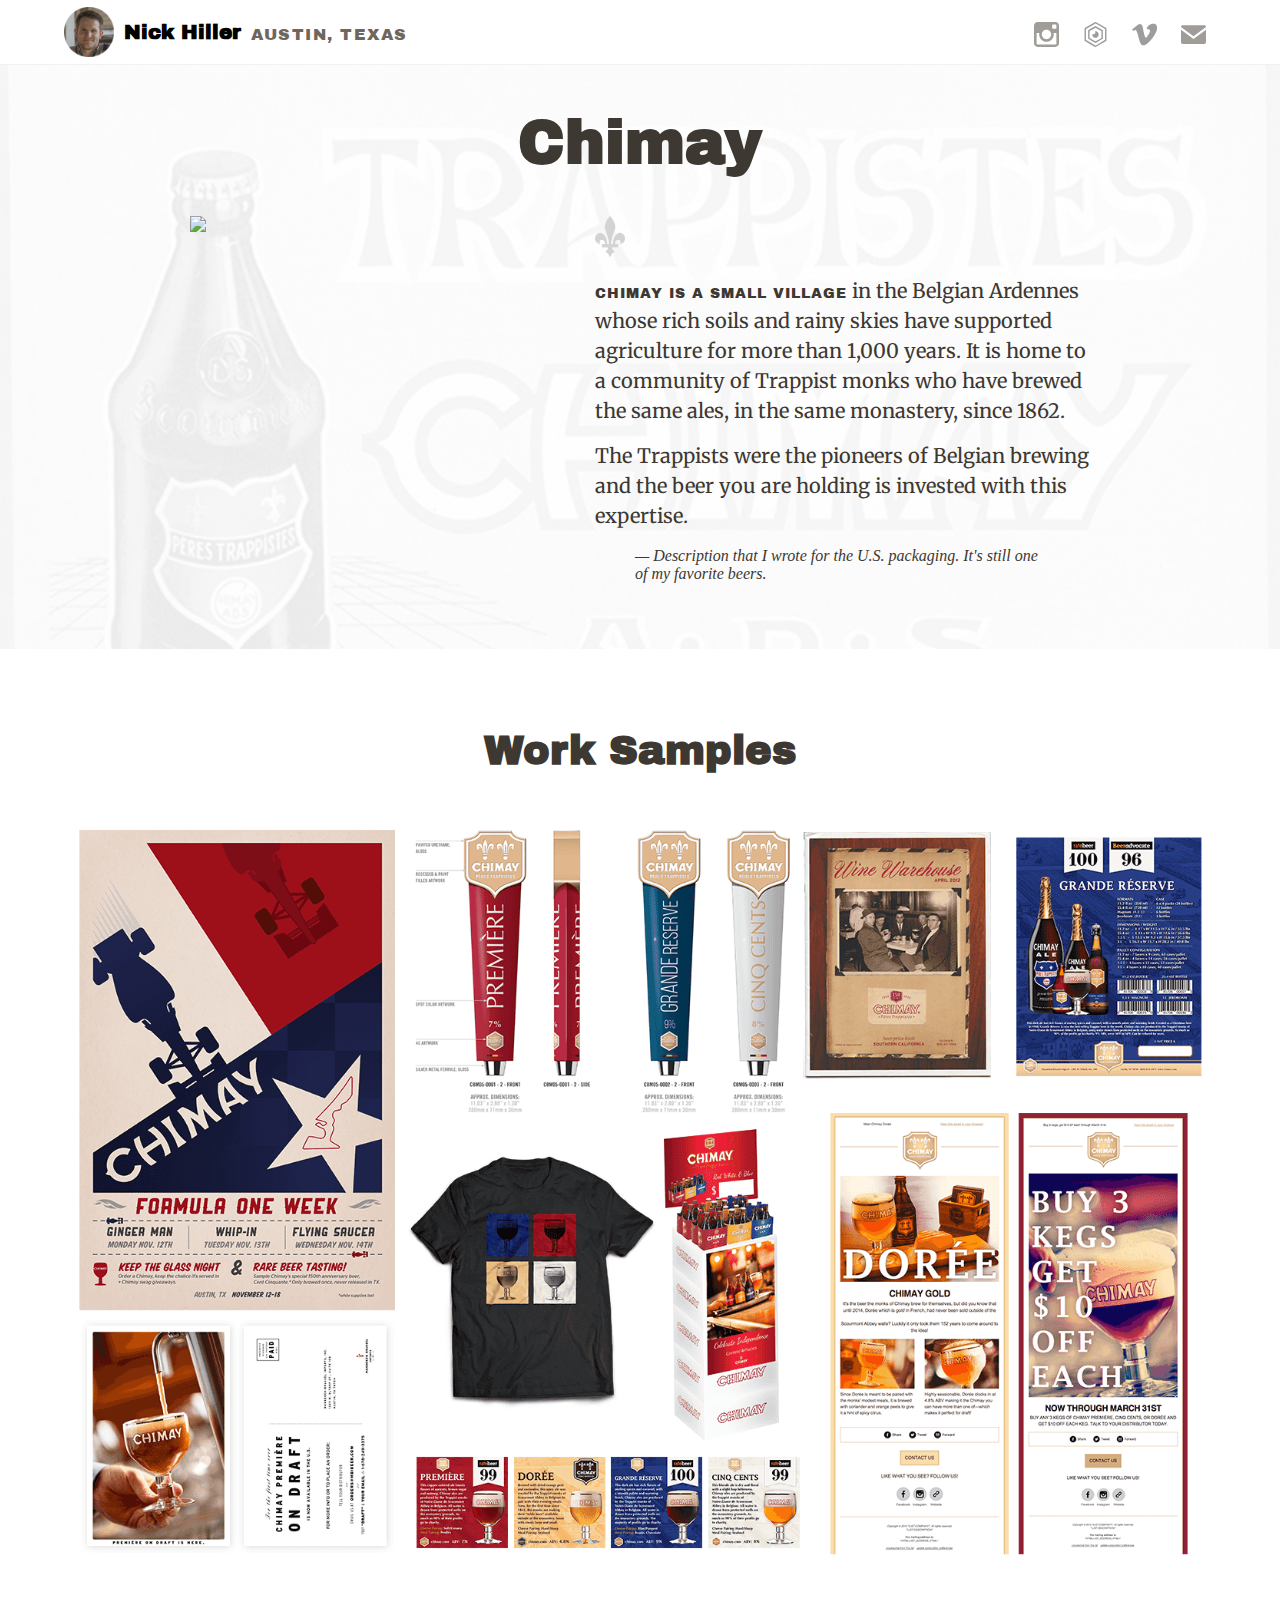
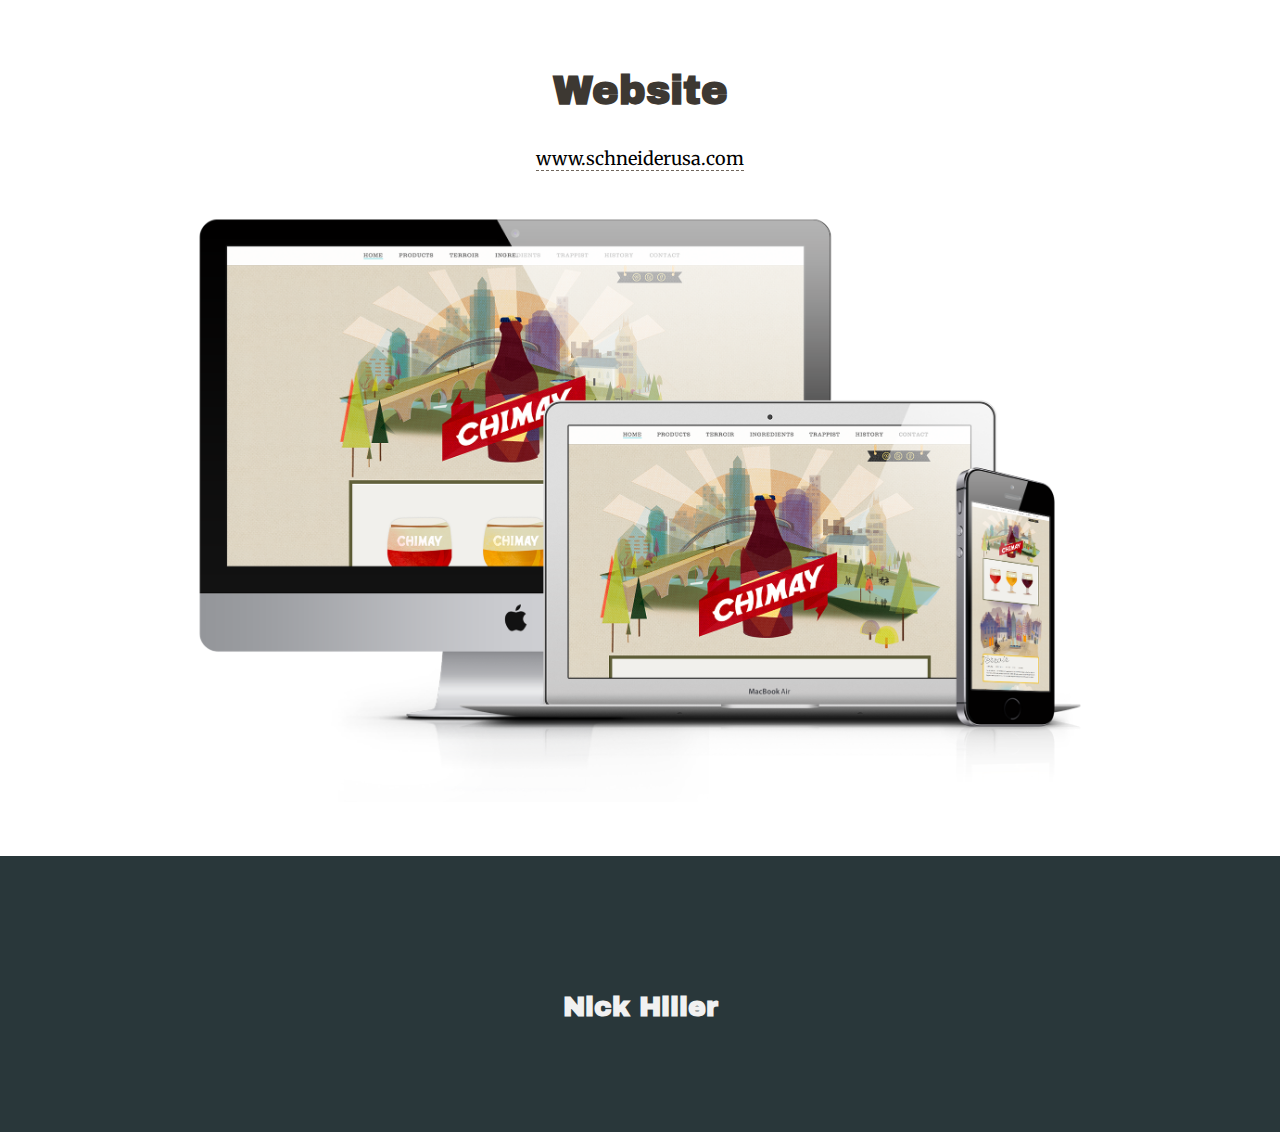
==== chimay/index.html @ 23b24e14 "bottleheight" ====
<!DOCTYPE html>
<!--[if lt IE 7]>      <html class="no-js lt-ie10 lt-ie9 lt-ie8 lt-ie7"> <![endif]-->
<!--[if IE 7]>         <html class="no-js lt-ie10 lt-ie9 lt-ie8"> <![endif]-->
<!--[if IE 8]>         <html class="no-js lt-ie10 lt-ie9"> <![endif]-->
<!--[if IE 9]>         <html class="no-js lt-ie10"> <![endif]-->
<!--[if gt IE 9]><!--> <html class="no-js"> <!--<![endif]-->

<head>
    <meta charset="utf-8">
    <title>Nick Hiller</title>
    <meta name="description" content="" />
    <meta name="keywords" content="" />
    <meta name="viewport" content="width=device-width, initial-scale=1.0" />
    <link href='https://fonts.googleapis.com/css?family=Archivo+Black|Merriweather:400,400italic' rel='stylesheet' type='text/css'>
    <link rel="shortcut icon" type="image/ico" href="../a/img/favicon.ico" />

    <link rel="stylesheet" type="text/css" href="../a/css/style.css">
</head>
<body class="">

<header class="page-header collapsed">
    <div class="wrapper">
        <img src="../a/img/nick-photo.png" class="nick-photo">
        <h1><a href="http://www.nickhiller.com">Nick Hiller</a></h1>
        <p><span>Austin, Texas</span></p>
        <div class="social-links">
            <a href="https://instagram.com/jnickhiller"><img src="../a/img/instagram.svg" class="social"></a>
            <a href="https://nickhiller.exposure.co"><img src="../a/img/exposure.svg" class="social"></a>
            <a href="https://vimeo.com/nickhiller"><img src="../a/img/vimeo.svg" class="social"></a>
            <a href="mailto:jnickhiller@gmail.com"><img src="../a/img/mail.svg" class="social"></a>
        </div>
    </div>
</header>

<div class="work-intro chimay-intro">
    <div class="wrapper mid-wrapper">
        <h1>Chimay</h1>
        <div class="flex-container-small">
            <div class="flex-item-bottle short-bottle">
                <img src="../a/img/chimaybottleglass.png">
            </div>
            <div class="flex-item-intro">
                <img src="../a/img/fleur.png">
                <p>
                    <span class="start">Chimay is a small village</span> in the Belgian Ardennes whose rich soils and rainy skies have supported agriculture for more than 1,000 years. It is home to a community of Trappist monks who have brewed the same ales, in the same monastery, since 1862.
                </p>
                <p>
                    The Trappists were the pioneers of Belgian brewing and the beer you are holding is invested with this expertise.
                </p>
                <p>
                    <blockquote><i>— Description that I wrote for the U.S. packaging. It's still one of my favorite beers.</i></blockquote>
                </p>
            </div>
        </div>
    </div><!--end wrapper-->
</div>
<section>
    <div class="wrapper">
        <h2>Work Samples</h2>
        <img src="../a/img/chimay-work.png">
    </div><!--end wrapper-->
    <div class="wrapper sm-wrapper">
        <p>
        </p>
    </div><!--end wrapper-->
    <div class="wrapper mid-wrapper">
        <h2>Website</h2>
        <p class="centered">
            <a href="http://schneiderusa.com/home/">www.schneiderusa.com</a>
        </p>
        <img src="../a/img/chimay-site.png">
        </br>
    </div>

</section>


<footer>
<div class="wrapper">
    <h4>Nick Hiller</h4>

</wrapper>
</footer>


<script src="https://ajax.googleapis.com/ajax/libs/jquery/1.11.2/jquery.min.js"></script>
<script src="../a/js/jquery.fitvids.js"></script>
<script>
  $(document).ready(function(){
    // Target your .container, .wrapper, .post, etc.
    $("#video").fitVids();
  });
</script>
<!--<script src="../a/js/script.js"></script>-->
</body>

</html>
---- a/css/style.css ----
/*------------------------------------*\
    $Imports
\*------------------------------------*/
html {
  box-sizing: border-box; }

*, *:before, *:after {
  box-sizing: inherit; }

body {
  margin: 0;
  background: #ffffff; }
  body.bumped {
    margin-top: 230px; }
  body.home {
    background: #f1f1f1; }

img {
  max-width: 100%; }

a {
  color: #000000;
  text-decoration: none;
  border-bottom: 1px dashed #6f665c; }
  a img, a img:hover {
    border-bottom: 0px; }
  a:hover {
    border-bottom: 1px solid #6f665c;
    color: #474089; }

body {
  color: #3d3832; }

h1, h2, h3, h4, h5, h6 {
  font-family: 'Archivo Black', sans-serif; }

h1 {
  font-size: 35px;
  text-align: center; }

h2 {
  font-size: 40px;
  text-align: center; }

@media only screen and (min-width: 650px) {
  h1 {
    font-size: 60px; }

  h2 {
    margin-top: 80px; } }
p {
  font-family: 'Merriweather', serif;
  line-height: 1.5;
  font-size: 15px;
  margin: 7px 0; }
  p.caption {
    font-style: italic;
    font-size: 13px; }

a.cta {
  font-family: 'Merriweather', serif;
  font-size: 14px; }

@media only screen and (min-width: 650px) {
  p {
    font-size: 18px;
    margin: 15px 0; } }
.start {
  font-family: 'Archivo Black', sans-serif;
  text-transform: uppercase;
  font-size: 14px;
  letter-spacing: 1px; }

.centered {
  text-align: center; }

.page-header {
  padding: 20px 0;
  text-align: center;
  transition: all .5s ease; }
  .page-header .nick-photo {
    width: 150px;
    height: 150px;
    display: inline; }
  .page-header .social {
    width: 20px;
    margin: 10px 5px; }
  @media only screen and (min-width: 800px) {
    .page-header .social {
      width: 25px;
      margin: 10px; } }
  .page-header a {
    border: 0; }
  .page-header h1, .page-header p {
    margin: -10px 0 0; }
  .page-header span {
    color: #6f665c;
    font-family: 'Archivo Black', sans-serif;
    text-transform: uppercase;
    font-size: 16px;
    letter-spacing: 1.5px;
    display: none; }
  @media only screen and (min-width: 590px) {
    .page-header span {
      display: block; } }
  @media only screen and (min-height: 500px) {
    .page-header.collapsed {
      position: fixed;
      z-index: 2;
      top: 0;
      padding: 7px 0;
      background-color: white;
      width: 100%;
      border-bottom: 1px solid #f1f1f1;
      text-align: left; }
      .page-header.collapsed .wrapper {
        display: -webkit-flex;
        display: flex;
        -webkit-flex-wrap: wrap;
        flex-wrap: wrap;
        align-items: center;
        position: relative; }
      .page-header.collapsed .nick-photo {
        width: 50px;
        height: 50px; }
      .page-header.collapsed .social-links {
        position: absolute;
        right: 0;
        top: 5px; }
      .page-header.collapsed h1 {
        font-size: 20px;
        margin: 0 10px; }
      .page-header.collapsed p {
        margin: 5px 10px 0 0; } }

.primary-work {
  min-width: 0;
  padding: 20px;
  background: url("../img/bg-church.png");
  background-size: cover;
  background-attachment: fixed;
  text-align: center;
  border: 10px solid #e69927;
  margin-bottom: 20px; }
  .primary-work img {
    width: 40%; }
  .primary-work h3 {
    font-size: 24px;
    text-transform: uppercase;
    letter-spacing: 1.5px;
    line-height: 1.25;
    margin: 20px 0 10px; }
    .primary-work h3 a {
      color: #3d3832;
      border-bottom: 0; }
      .primary-work h3 a:hover {
        color: #000; }
  .primary-work p {
    display: inline;
    font-size: 14px;
    border-bottom: 1px dashed #6f665c; }

@media only screen and (min-width: 780px) {
  .primary-work {
    display: -webkit-flex;
    display: flex;
    flex-wrap: wrap;
    -webkit-flex-wrap: wrap;
    align-items: center;
    padding: 80px;
    text-align: left; }
    .primary-work h3 {
      font-size: 40px; }
    .primary-work img {
      width: 30%; }
    .primary-work .primary-work-info {
      width: 70%;
      padding-left: 10%; } }
@media only screen and (min-width: 1100px) {
  .primary-work h3 {
    font-size: 60px; } }
.secondary-work {
  min-width: 0;
  min-height: 100%;
  position: relative;
  text-align: center;
  margin-bottom: 20px; }
  .secondary-work h3 {
    font-size: 24px;
    text-transform: uppercase;
    letter-spacing: 1.5px;
    line-height: 1.25;
    margin: 20px 0 10px; }

.chimay {
  background: url("../img/bg-chimay2.png");
  background-position: 100% 50%;
  background-size: 100%;
  background-attachment: fixed;
  padding: 20px;
  border: 10px solid #ff1f17;
  margin-bottom: 20px; }

.schneider {
  background: url("../img/schneider-bg2.png");
  background-position: 100% 50%;
  background-size: 100%;
  background-attachment: fixed;
  border: 10px solid #009bf8;
  padding: 20px; }

@media only screen and (min-width: 780px) {
  .secondary-work {
    display: -webkit-flex;
    display: flex;
    flex-wrap: wrap;
    -webkit-flex-wrap: wrap;
    align-items: stretch; }

  .chimay {
    -webkit-flex: 0 0 49%;
    flex: 0 0 49%;
    margin-bottom: 0px;
    margin-right: 1%;
    background-size: 50%; }

  .schneider {
    -webkit-flex: 0 0 49%;
    flex: 0 0 49%;
    background-size: 50%;
    margin-left: 1%; } }
@media only screen and (min-width: 1100px) {
  .flex-container-home {
    display: -webkit-flex;
    display: flex;
    -webkit-flex-wrap: wrap;
    flex-wrap: wrap;
    align-items: stretch; }

  .secondary-work {
    -webkit-flex: 0 0 35%;
    flex: 0 0 35%; }

  .primary-work {
    -webkit-flex: 0 0 63%;
    flex: 0 0 63%;
    margin-right: 2%; }

  .chimay {
    position: absolute;
    height: 47%;
    width: 100%;
    margin: 0;
    padding: 60px 20px; }

  .schneider {
    position: absolute;
    height: 47%;
    width: 100%;
    bottom: 0;
    margin: 0;
    padding: 60px 20px; } }
.wrapper {
  width: 90%;
  margin: 0 auto;
  max-width: 1400px; }
  .wrapper.mid-wrapper {
    max-width: 900px; }
  .wrapper.sm-wrapper {
    max-width: 650px; }

.flex-container {
  display: -webkit-flex;
  display: flex;
  -webkit-flex-wrap: wrap;
  flex-wrap: wrap;
  align-items: center; }

@media only screen and (max-width: 480px) {
  .flex-container-mobile {
    display: -webkit-flex;
    display: flex;
    -webkit-flex-wrap: wrap;
    flex-wrap: wrap;
    align-items: center; } }
@media only screen and (min-width: 650px) {
  .flex-container-small {
    display: -webkit-flex;
    display: flex;
    -webkit-flex-wrap: wrap;
    flex-wrap: wrap;
    align-items: stretch; } }
.work-intro {
  padding: 70px 0 50px;
  background-attachment: fixed;
  background-size: cover;
  margin-bottom: 50px; }
  .work-intro.spencer-intro {
    background: url("../img/bg-church.png"); }
  .work-intro.chimay-intro {
    background: url("../img/bg-chimay2.png");
    background-size: cover; }
  .work-intro.schneider-intro {
    background: url("../img/schneider-bg2.png");
    background-size: cover; }
  .work-intro p {
    font-size: 20px; }

.flex-item-bottle {
  -webkit-flex: 0 0 35%;
  flex: 0 0 35%;
  min-width: 0; }
  .flex-item-bottle img {
    display: block;
    width: 200px;
    margin: 0 auto; }

@media only screen and (min-width: 650px) {
  .flex-item-bottle.short-bottle img {
    width: 100%; } }
.flex-item-intro img {
  width: 30px; }

@media only screen and (min-width: 650px) {
  .flex-item-intro {
    -webkit-flex: 0 0 55%;
    flex: 0 0 55%;
    min-width: 0;
    margin-left: 10%; } }
.img-row {
  overflow: none;
  margin-bottom: 20px; }
  .img-row img {
    float: left;
    width: 33.33333333%;
    border: 1px solid #ccc;
    margin-bottom: 5px; }

footer {
  background-color: #29373a;
  padding: 100px 0;
  margin-top: 50px;
  text-align: center;
  color: #f1f1f1;
  -webkit-font-smoothing: antialiased;
  font-smoothing: antialiased; }
  footer h4 {
    font-size: 27px;
    margin-bottom: 10px; }
  footer a {
    color: #cccccc;
    font-family: 'Archivo Black', sans-serif;
    text-transform: uppercase;
    font-size: 12px;
    letter-spacing: 2px; }
    footer a:hover {
      color: #ffffff; }

/*# sourceMappingURL=style.css.map */
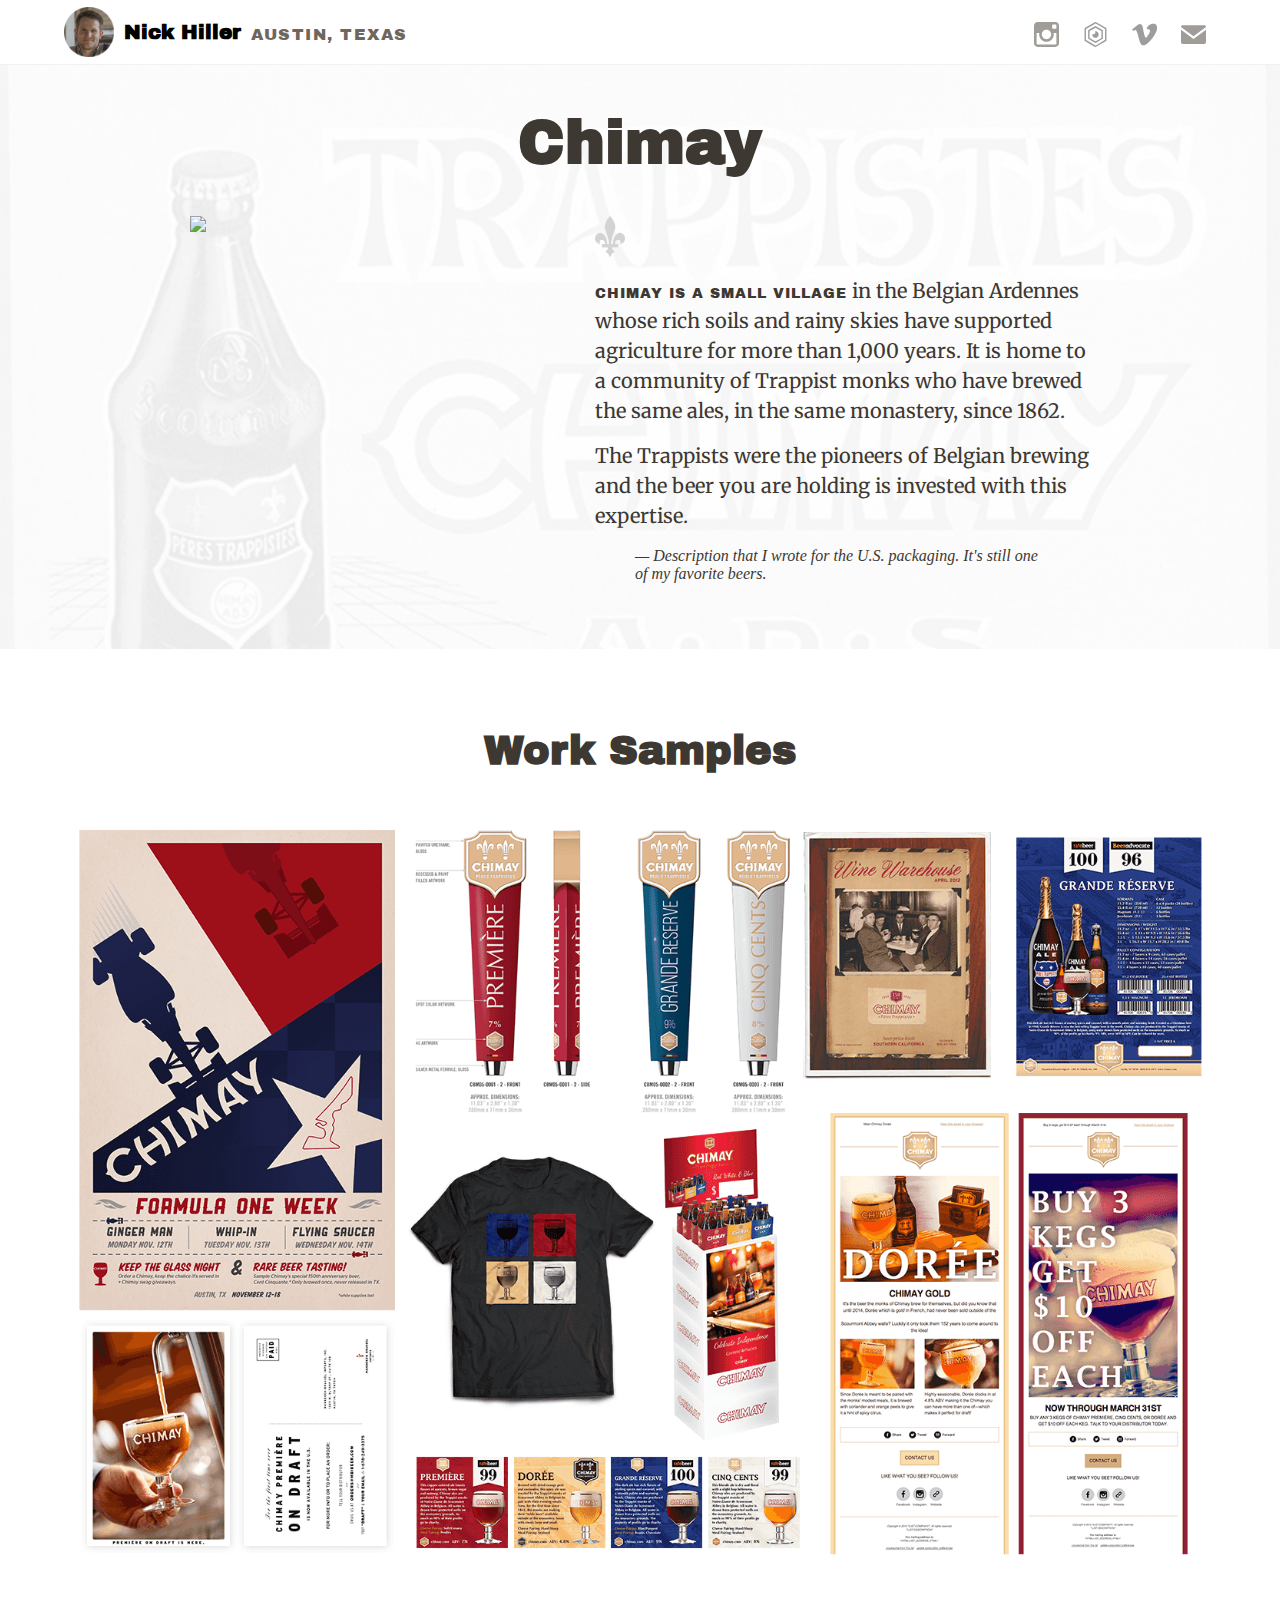
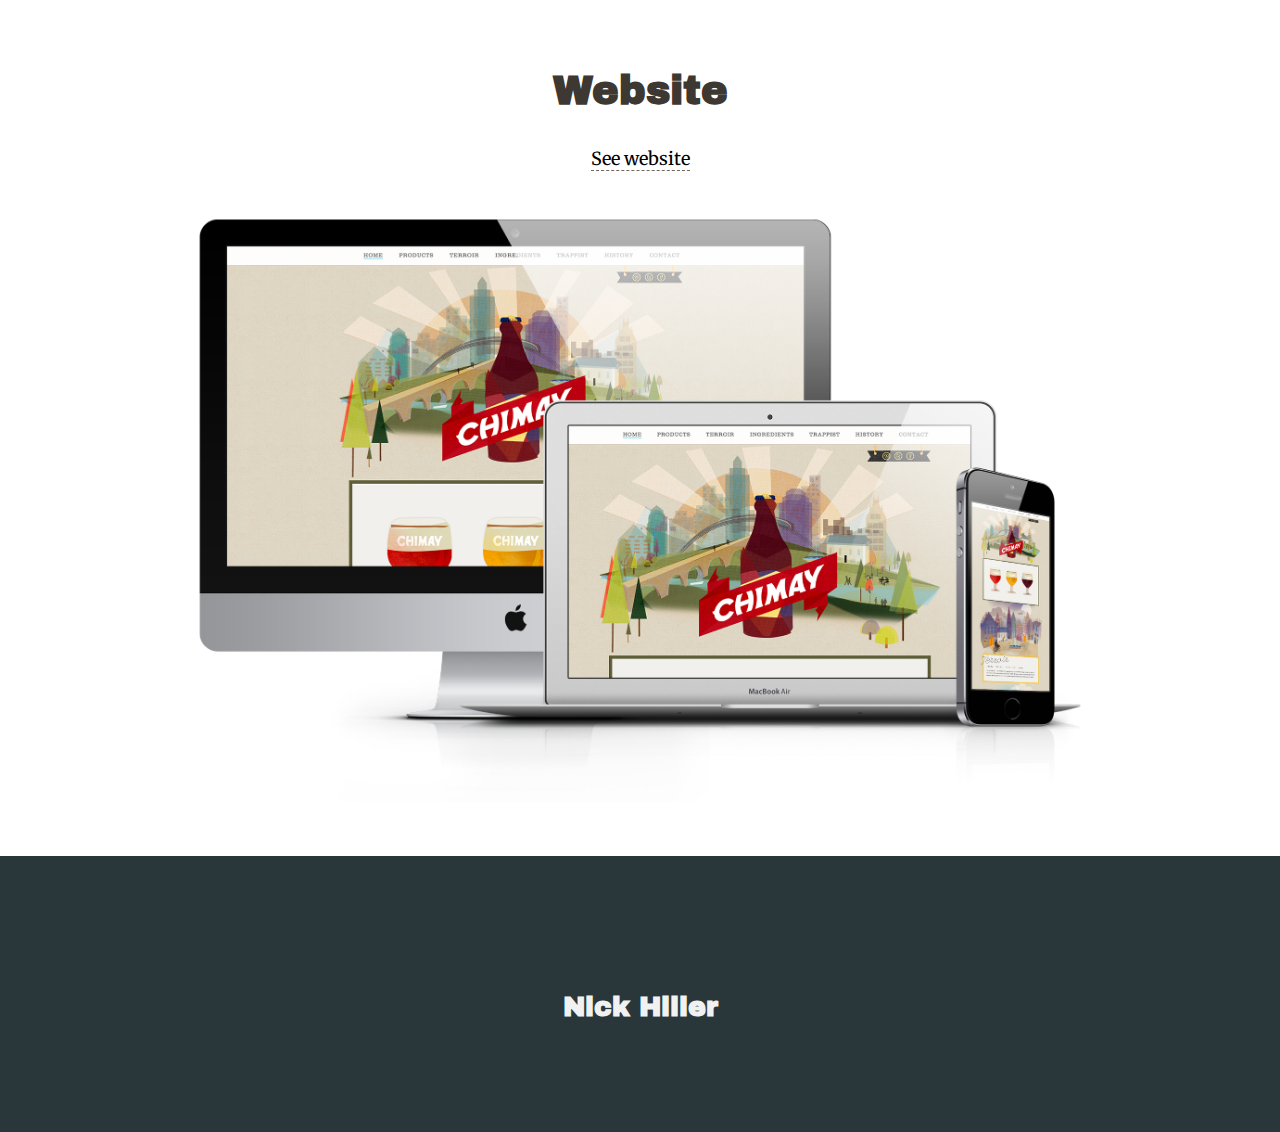
==== commit 9cc2bc77: "use website link" ====
--- a/chimay/index.html
+++ b/chimay/index.html
@@ -66,7 +66,7 @@
     <div class="wrapper mid-wrapper">
         <h2>Website</h2>
         <p class="centered">
-            <a href="http://schneiderusa.com/home/">www.schneiderusa.com</a>
+            <a href="http://nickhiller.com/chimay/usawebsite">See website</a>
         </p>
         <img src="../a/img/chimay-site.png">
         </br>
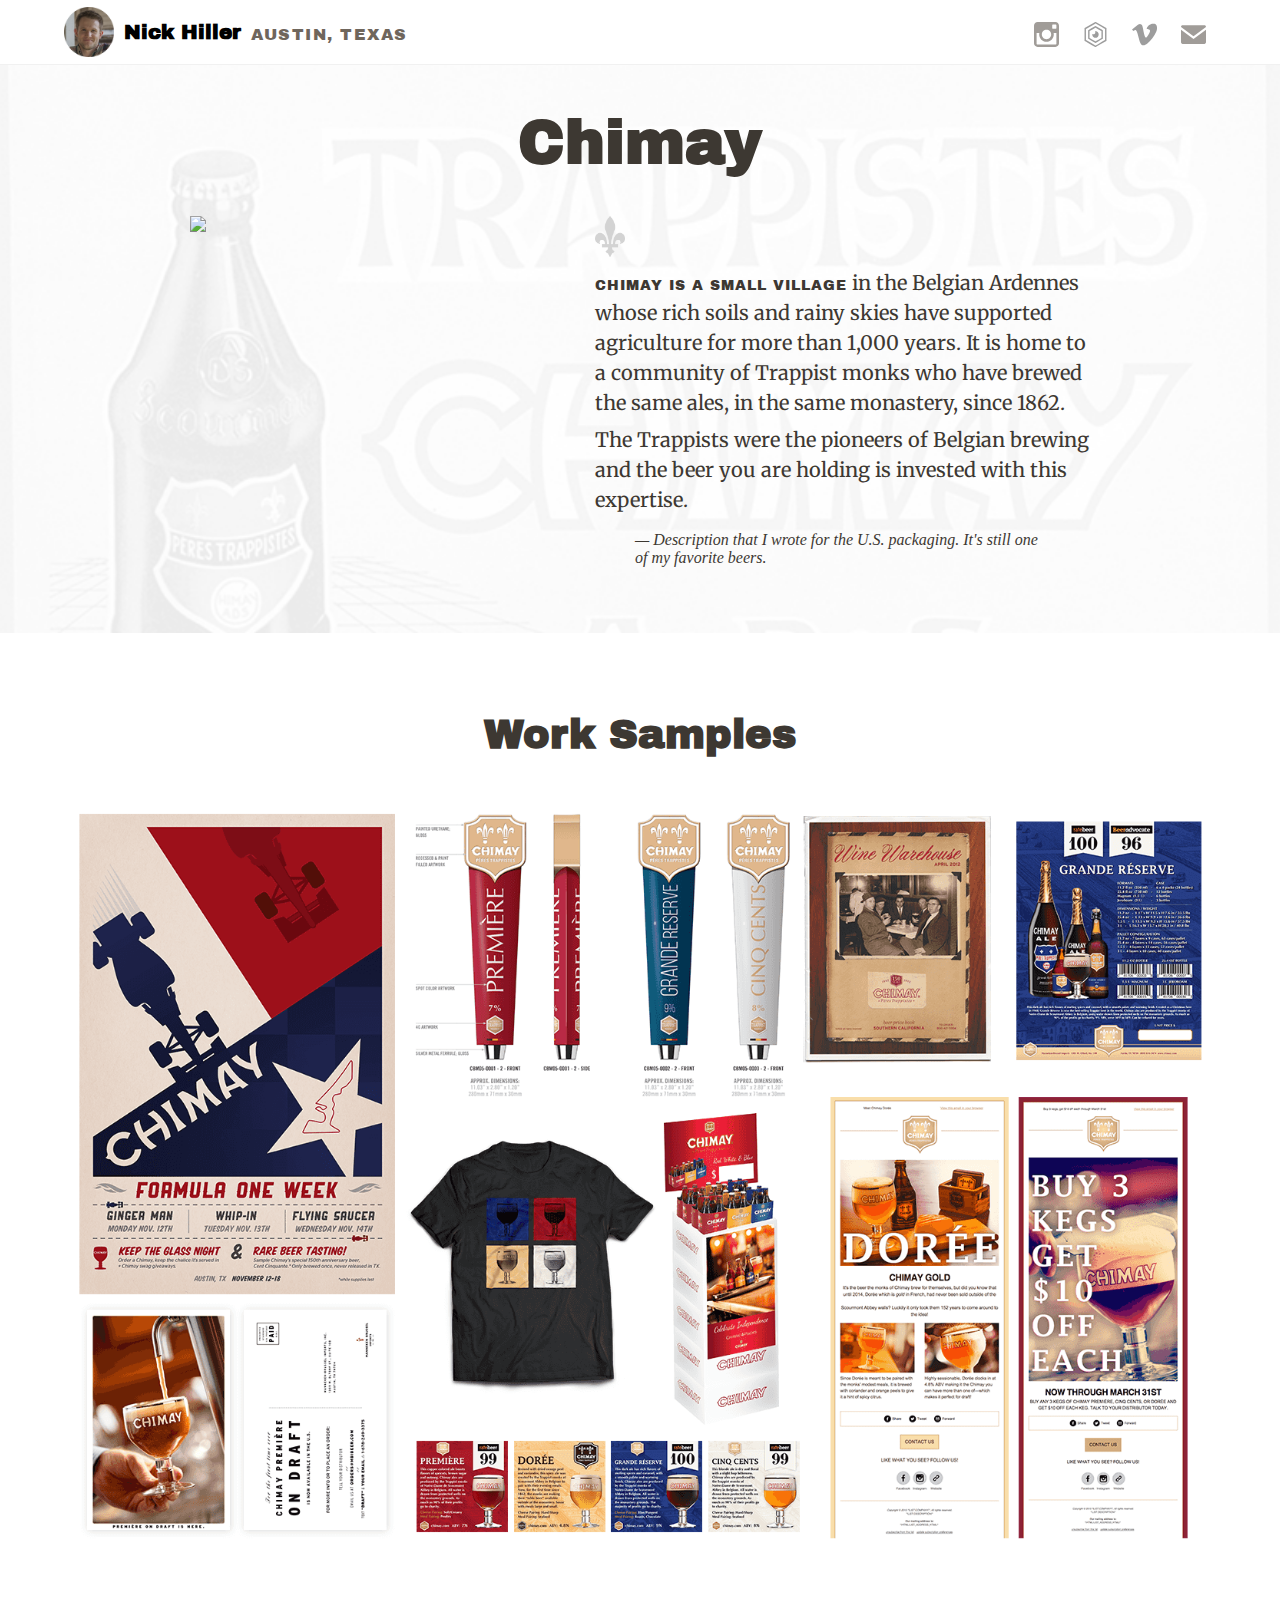
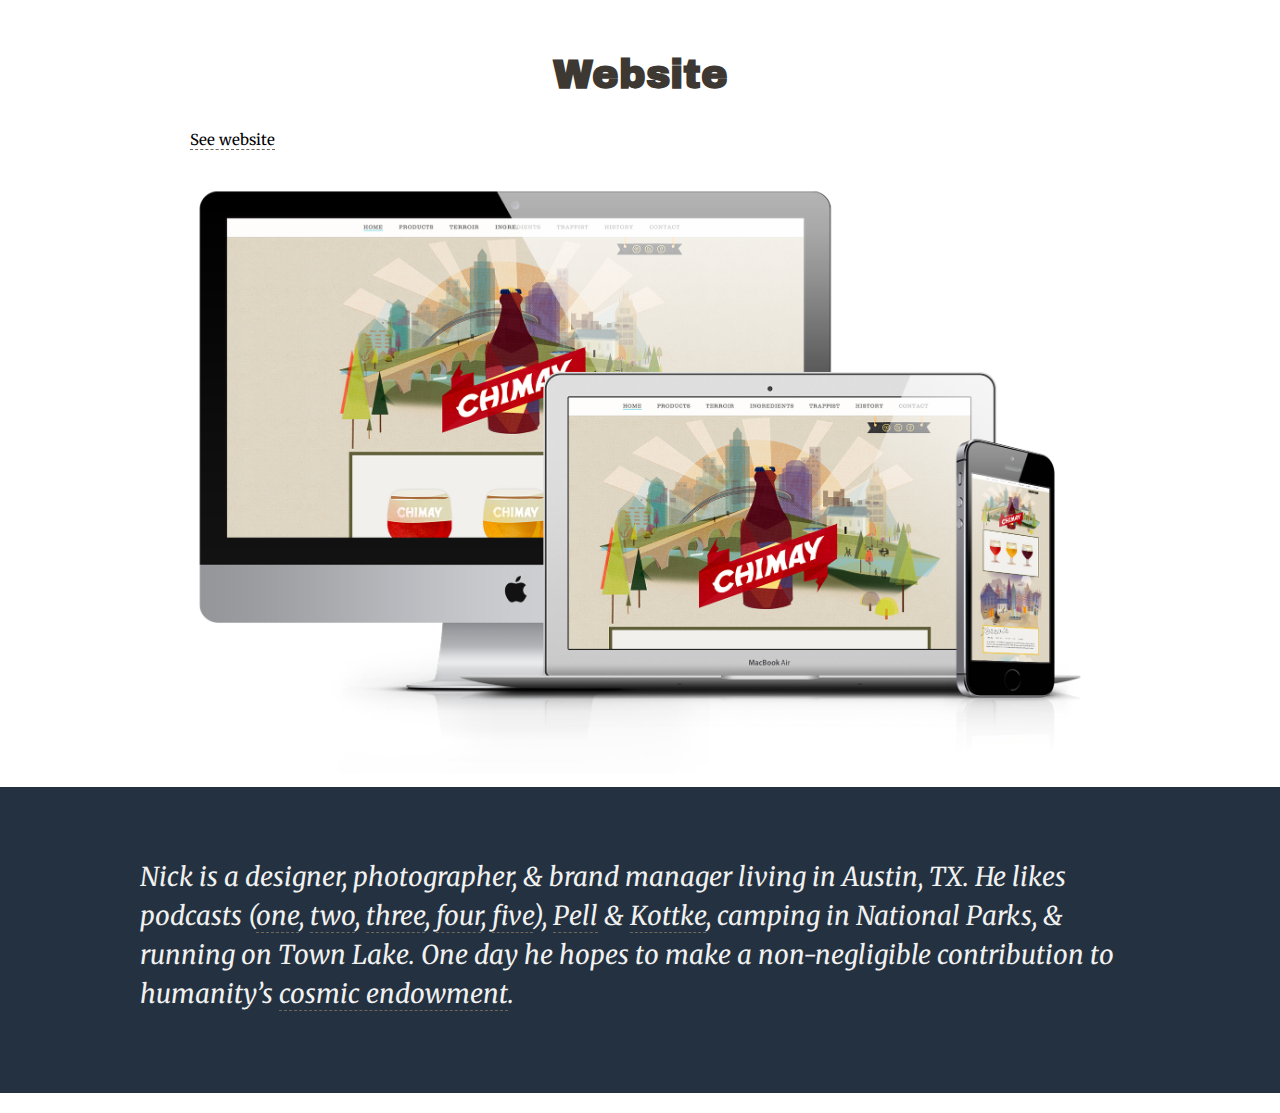
==== commit b540f885: "footer work" ====
--- a/chimay/index.html
+++ b/chimay/index.html
@@ -75,12 +75,11 @@
 </section>
 
 
-<footer>
-<div class="wrapper">
-    <h4>Nick Hiller</h4>
+    <footer>
+        <p> Nick is a designer, photographer, & brand manager living in Austin, TX. He likes podcasts (<a href="http://radio.seti.org/episodes">one</a>, <a href="http://www.revolutionspodcast.com/">two</a>, <a href="http://www.philosophybites.com/">three</a>, <a href="http://www.wqxr.org/programs/meet-composer/">four</a>, <a href="http://99percentinvisible.org/">five</a>),
+          <a href="http://nextdraft.com/">Pell</a> & <a href="http://kottke.org/">Kottke</a>, camping in National Parks, & running on Town Lake. One day he hopes to make a non-negligible contribution to humanity’s <a href="http://aeon.co/magazine/philosophy/ross-andersen-human-extinction/">cosmic endowment</a>.</p>
+    </footer>
 
-</wrapper>
-</footer>
 
 
 <script src="https://ajax.googleapis.com/ajax/libs/jquery/1.11.2/jquery.min.js"></script>
--- a/a/css/style.css
+++ b/a/css/style.css
@@ -56,23 +56,20 @@
   p.caption {
     font-style: italic;
     font-size: 13px; }
-
-a.cta {
-  font-family: 'Merriweather', serif;
-  font-size: 14px; }
-
-@media only screen and (min-width: 650px) {
-  p {
-    font-size: 18px;
-    margin: 15px 0; } }
-.start {
-  font-family: 'Archivo Black', sans-serif;
-  text-transform: uppercase;
-  font-size: 14px;
-  letter-spacing: 1px; }
-
-.centered {
-  text-align: center; }
+  p a.cta {
+    font-family: 'Merriweather', serif;
+    font-size: 14px; }
+  @media only screen and (min-width: 650px) {
+    p p {
+      font-size: 18px;
+      margin: 15px 0; } }
+  p .start {
+    font-family: 'Archivo Black', sans-serif;
+    text-transform: uppercase;
+    font-size: 14px;
+    letter-spacing: 1px; }
+  p .centered {
+    text-align: center; }
 
 .page-header {
   padding: 20px 0;
@@ -140,7 +137,7 @@
   background-size: cover;
   background-attachment: fixed;
   text-align: center;
-  border: 10px solid #e69927;
+  border: 10px solid #ffcb92;
   margin-bottom: 20px; }
   .primary-work img {
     width: 40%; }
@@ -198,7 +195,7 @@
   background-size: 100%;
   background-attachment: fixed;
   padding: 20px;
-  border: 10px solid #ff1f17;
+  border: 10px solid #f06449;
   margin-bottom: 20px; }
 
 .schneider {
@@ -206,7 +203,7 @@
   background-position: 100% 50%;
   background-size: 100%;
   background-attachment: fixed;
-  border: 10px solid #009bf8;
+  border: 10px solid #5bc3eb;
   padding: 20px; }
 
 @media only screen and (min-width: 780px) {
@@ -337,23 +334,35 @@
     margin-bottom: 5px; }
 
 footer {
-  background-color: #29373a;
-  padding: 100px 0;
-  margin-top: 50px;
+  background-color: #243140;
+  padding: 70px 0 50px;
+  margin-top: 10px;
+  margin-bottom: 20px;
   text-align: center;
   color: #f1f1f1;
   -webkit-font-smoothing: antialiased;
   font-smoothing: antialiased; }
-  footer h4 {
-    font-size: 27px;
-    margin-bottom: 10px; }
+  footer p {
+    font-size: 20px;
+    margin: 0 auto 30px;
+    width: 90%;
+    font-style: italic; }
   footer a {
-    color: #cccccc;
-    font-family: 'Archivo Black', sans-serif;
-    text-transform: uppercase;
-    font-size: 12px;
-    letter-spacing: 2px; }
-    footer a:hover {
-      color: #ffffff; }
+    color: #f1f1f1; }
+  footer img {
+    max-width: 150px;
+    display: inline-block;
+    margin: 20px; }
+  @media only screen and (min-width: 750px) {
+    footer {
+      padding: 70px 10% 50px; }
+      footer p {
+        font-size: 26px;
+        max-width: 1000px;
+        text-align: left;
+        width: 100%; }
+      footer img {
+        float: left;
+        margin: 0 30px 20px 0; } }
 
 /*# sourceMappingURL=style.css.map */
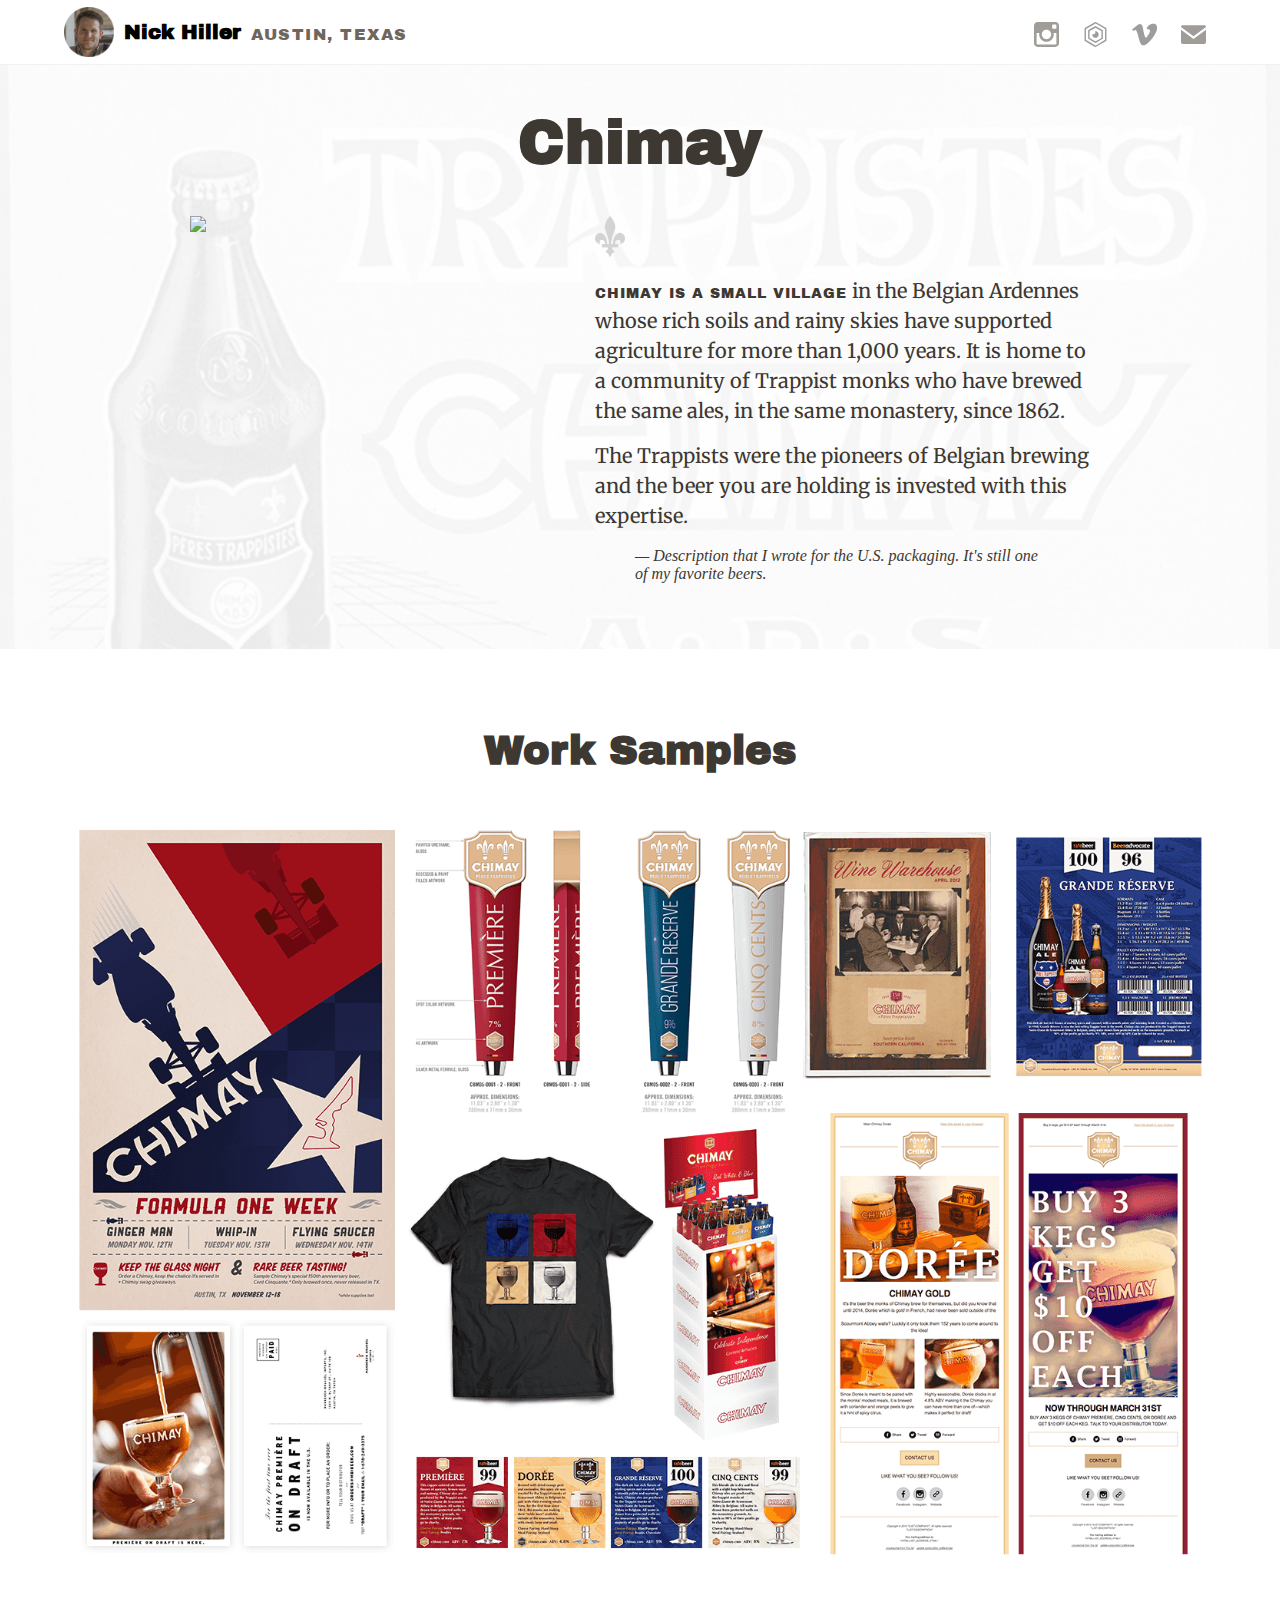
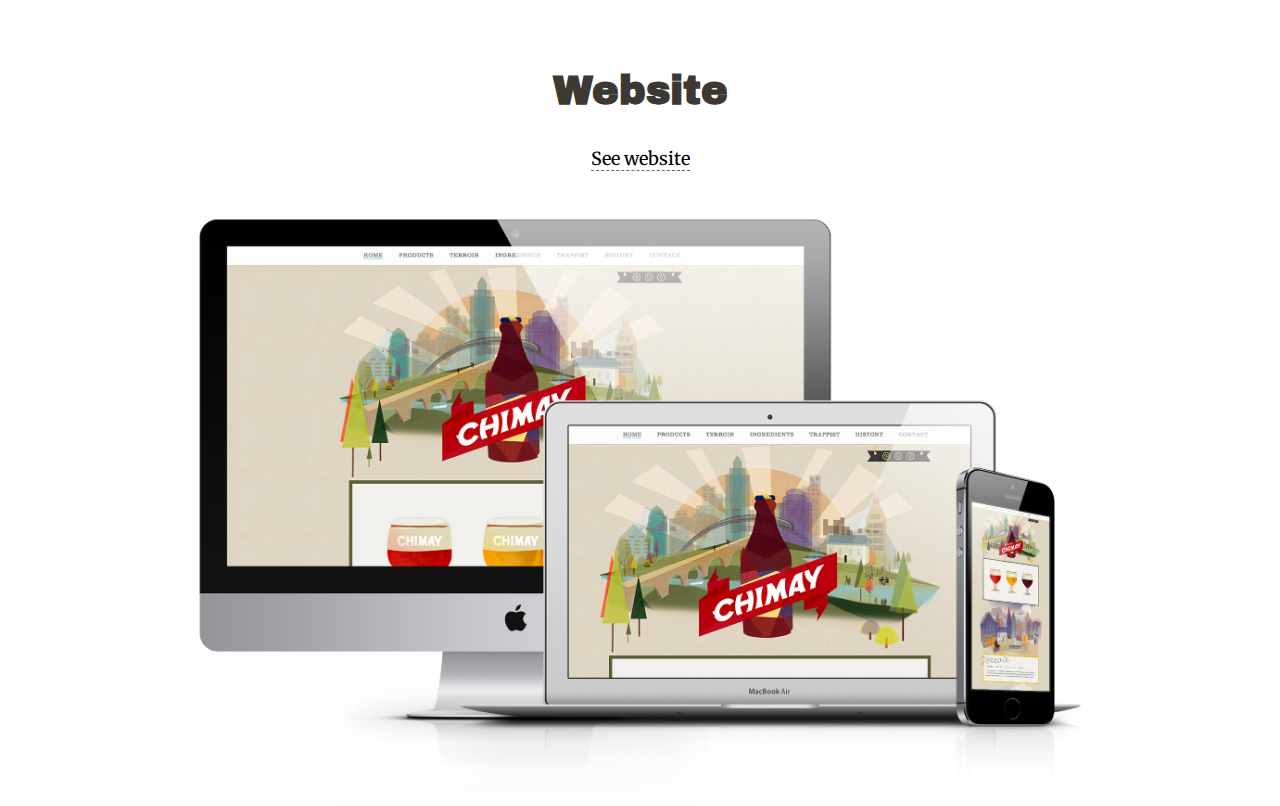
==== commit c1e1f4ef: "various updates" ====
--- a/chimay/index.html
+++ b/chimay/index.html
@@ -75,10 +75,6 @@
 </section>
 
 
-    <footer>
-        <p> Nick is a designer, photographer, & brand manager living in Austin, TX. He likes podcasts (<a href="http://radio.seti.org/episodes">one</a>, <a href="http://www.revolutionspodcast.com/">two</a>, <a href="http://www.philosophybites.com/">three</a>, <a href="http://www.wqxr.org/programs/meet-composer/">four</a>, <a href="http://99percentinvisible.org/">five</a>),
-          <a href="http://nextdraft.com/">Pell</a> & <a href="http://kottke.org/">Kottke</a>, camping in National Parks, & running on Town Lake. One day he hopes to make a non-negligible contribution to humanity’s <a href="http://aeon.co/magazine/philosophy/ross-andersen-human-extinction/">cosmic endowment</a>.</p>
-    </footer>
 
 
 
@@ -90,6 +86,17 @@
     $("#video").fitVids();
   });
 </script>
+
+<script>
+  (function(i,s,o,g,r,a,m){i['GoogleAnalyticsObject']=r;i[r]=i[r]||function(){
+  (i[r].q=i[r].q||[]).push(arguments)},i[r].l=1*new Date();a=s.createElement(o),
+  m=s.getElementsByTagName(o)[0];a.async=1;a.src=g;m.parentNode.insertBefore(a,m)
+  })(window,document,'script','//www.google-analytics.com/analytics.js','ga');
+
+  ga('create', 'UA-12164787-1', 'auto');
+  ga('send', 'pageview');
+
+</script>
 <!--<script src="../a/js/script.js"></script>-->
 </body>
 
--- a/a/css/style.css
+++ b/a/css/style.css
@@ -56,20 +56,23 @@
   p.caption {
     font-style: italic;
     font-size: 13px; }
-  p a.cta {
-    font-family: 'Merriweather', serif;
-    font-size: 14px; }
-  @media only screen and (min-width: 650px) {
-    p p {
-      font-size: 18px;
-      margin: 15px 0; } }
-  p .start {
-    font-family: 'Archivo Black', sans-serif;
-    text-transform: uppercase;
-    font-size: 14px;
-    letter-spacing: 1px; }
-  p .centered {
-    text-align: center; }
+
+a.cta {
+  font-family: 'Merriweather', serif;
+  font-size: 14px; }
+
+@media only screen and (min-width: 650px) {
+  p {
+    font-size: 18px;
+    margin: 15px 0; } }
+.start {
+  font-family: 'Archivo Black', sans-serif;
+  text-transform: uppercase;
+  font-size: 14px;
+  letter-spacing: 1px; }
+
+.centered {
+  text-align: center; }
 
 .page-header {
   padding: 20px 0;
@@ -335,7 +338,7 @@
 
 footer {
   background-color: #243140;
-  padding: 70px 0 50px;
+  padding: 30px 0 30px;
   margin-top: 10px;
   margin-bottom: 20px;
   text-align: center;
@@ -352,10 +355,10 @@
   footer img {
     max-width: 150px;
     display: inline-block;
-    margin: 20px; }
+    margin: 25px; }
   @media only screen and (min-width: 750px) {
     footer {
-      padding: 70px 10% 50px; }
+      padding: 70px 10% 70px; }
       footer p {
         font-size: 26px;
         max-width: 1000px;
@@ -363,6 +366,9 @@
         width: 100%; }
       footer img {
         float: left;
-        margin: 0 30px 20px 0; } }
+        max-width: 180px;
+        border-radius: 50%;
+        -webkit-shape-outside: circle();
+        shape-outside: circle(); } }
 
 /*# sourceMappingURL=style.css.map */
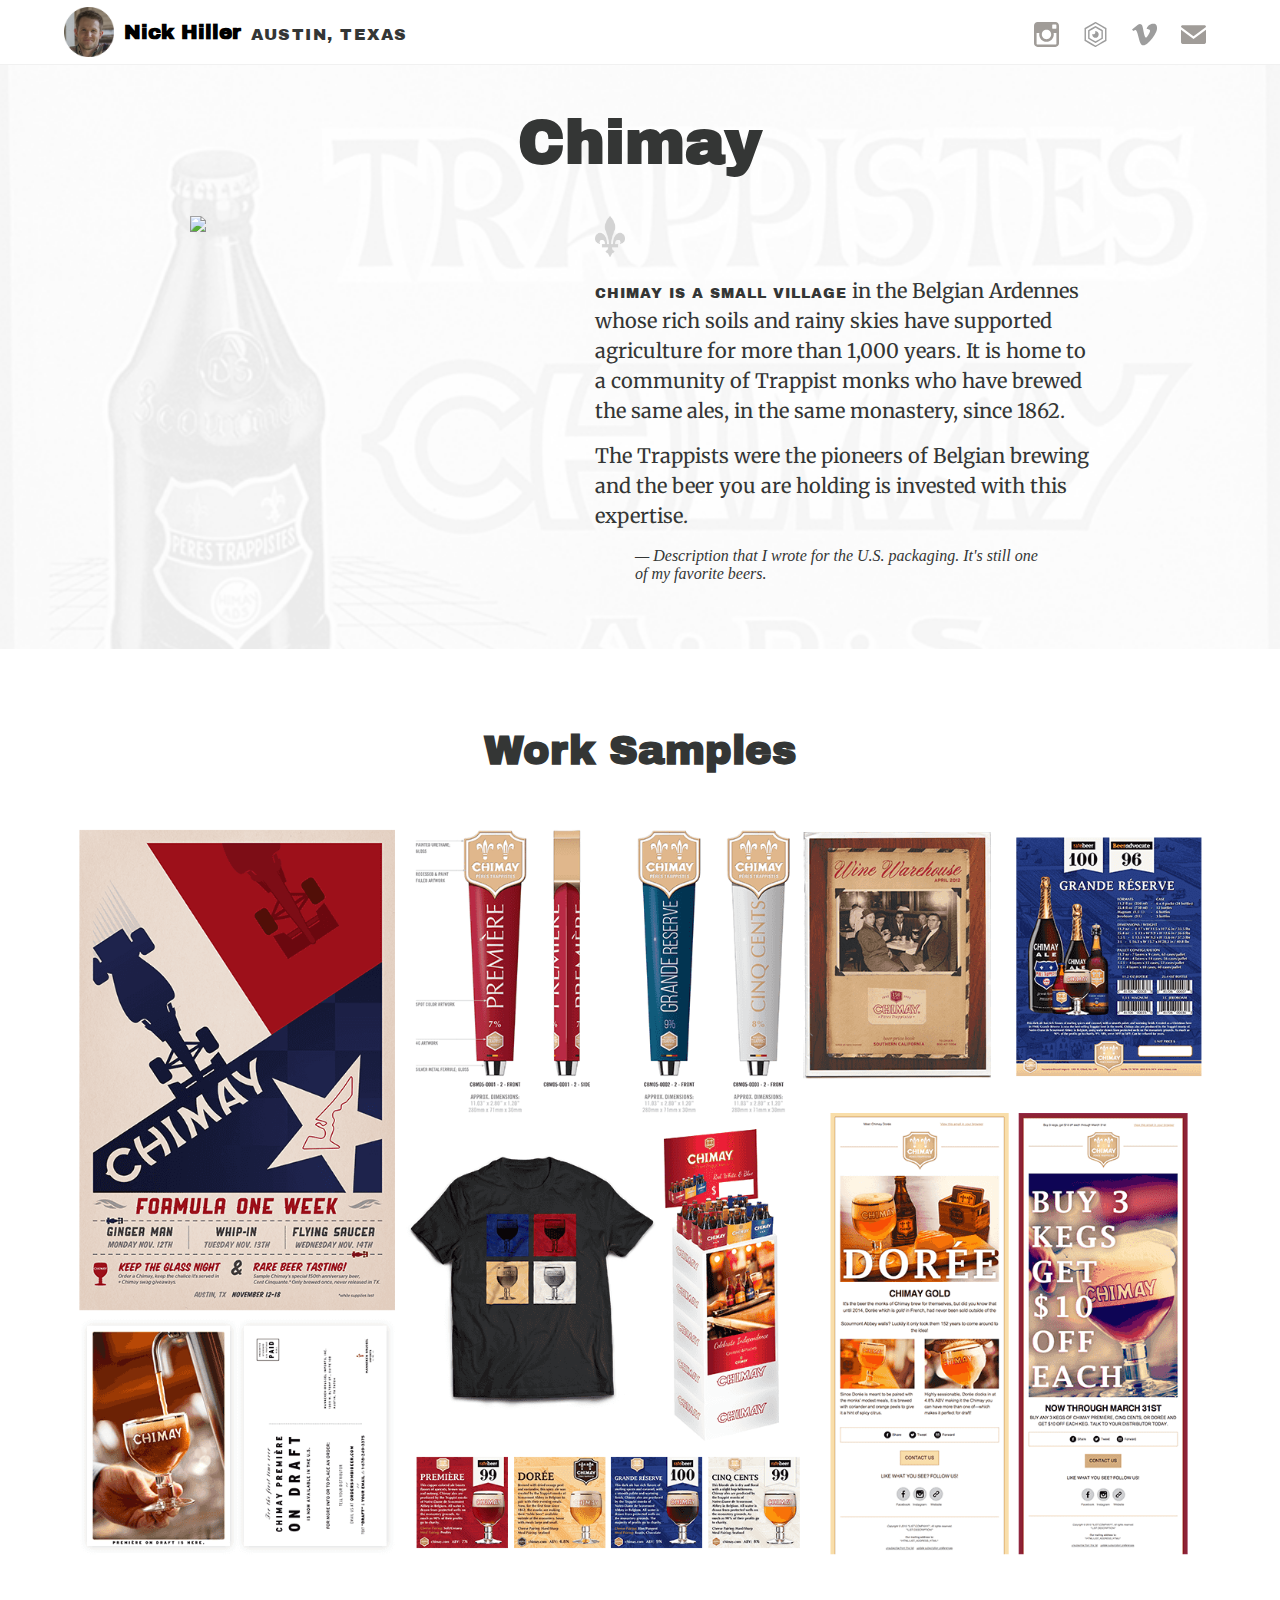
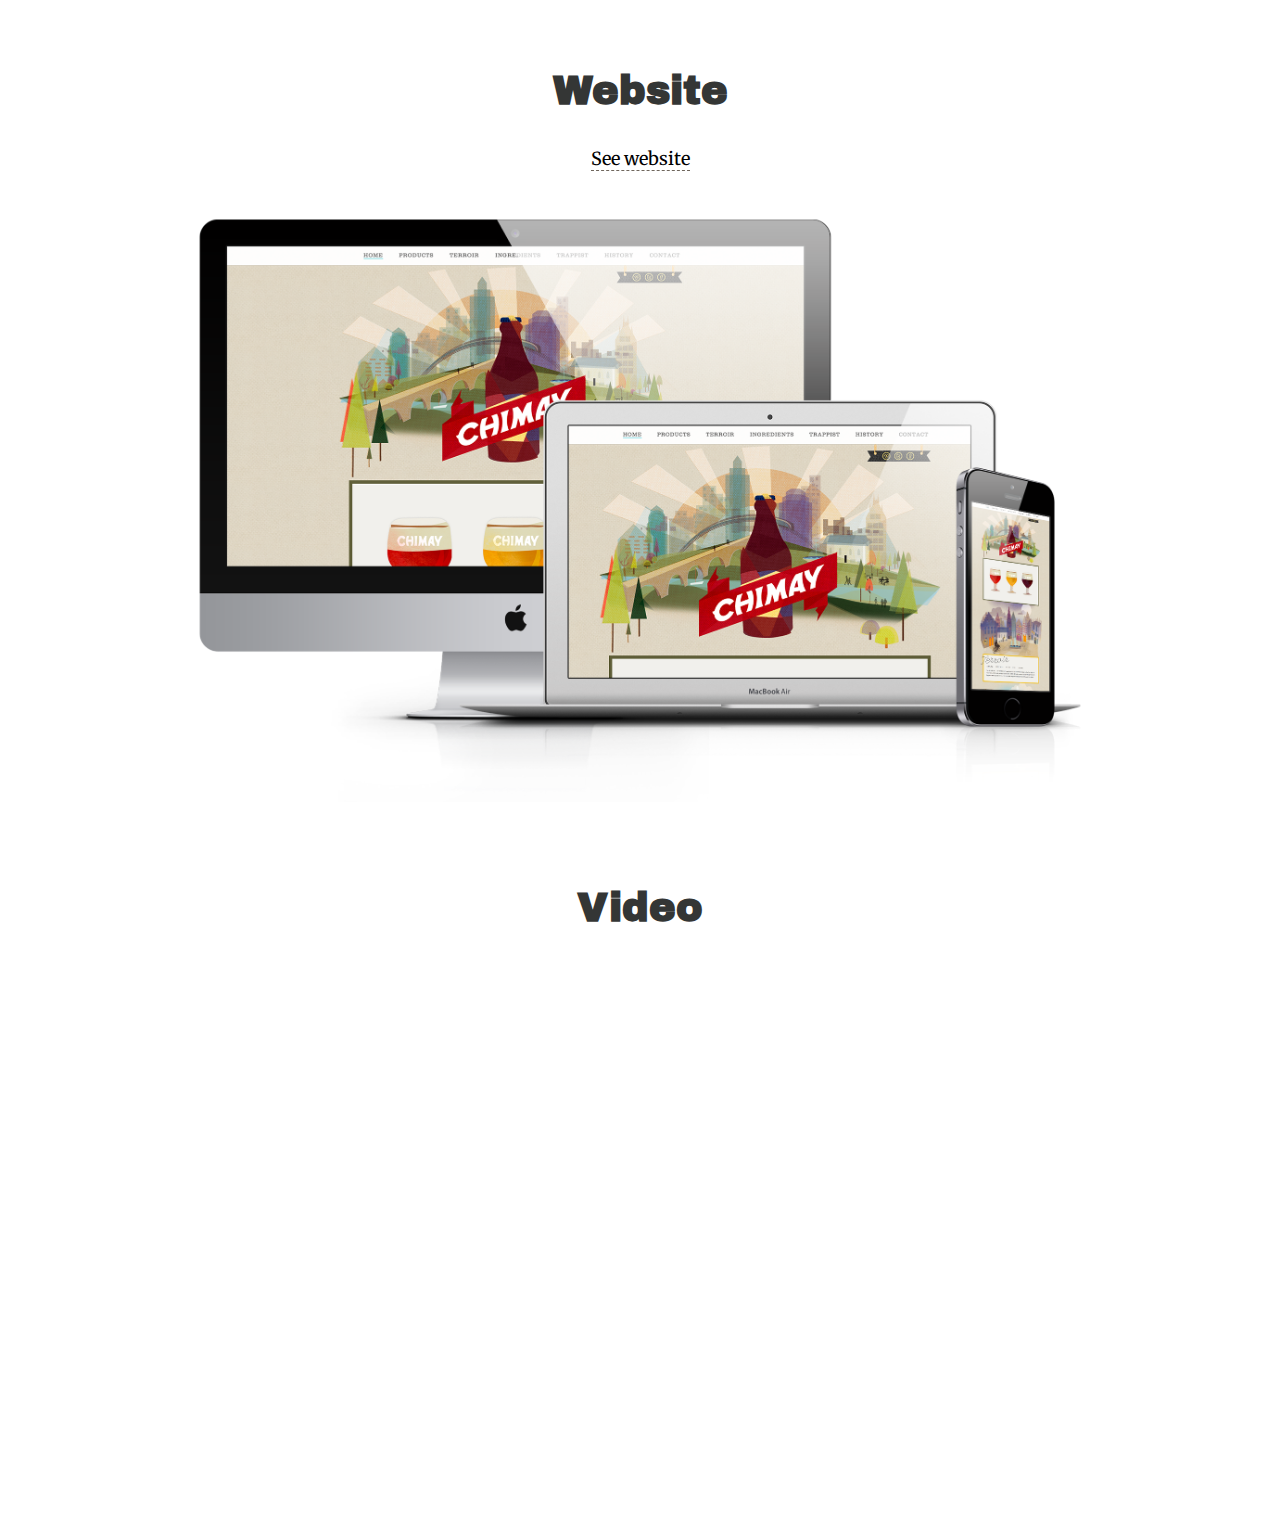
==== commit 0196bc90: "colors update" ====
--- a/chimay/index.html
+++ b/chimay/index.html
@@ -71,7 +71,12 @@
         <img src="../a/img/chimay-site.png">
         </br>
     </div>
-
+    <div class="wrapper">
+        <h2>Video</h2>
+        <div id="video">
+            <iframe src="https://player.vimeo.com/video/143287210" frameborder="0" webkitallowfullscreen mozallowfullscreen allowfullscreen></iframe>
+        </div>
+    </div>
 </section>
 
 
--- a/a/css/style.css
+++ b/a/css/style.css
@@ -13,7 +13,7 @@
   body.bumped {
     margin-top: 230px; }
   body.home {
-    background: #f1f1f1; }
+    background: #f3f2ef; }
 
 img {
   max-width: 100%; }
@@ -29,7 +29,7 @@
     color: #474089; }
 
 body {
-  color: #3d3832; }
+  color: #343635; }
 
 h1, h2, h3, h4, h5, h6 {
   font-family: 'Archivo Black', sans-serif; }
@@ -76,8 +76,9 @@
 
 .page-header {
   padding: 20px 0;
-  text-align: center;
-  transition: all .5s ease; }
+  transition: all .5s ease;
+  overflow: auto;
+  text-align: center; }
   .page-header .nick-photo {
     width: 150px;
     height: 150px;
@@ -85,6 +86,14 @@
   .page-header .social {
     width: 20px;
     margin: 10px 5px; }
+  @media only screen and (min-width: 650px) {
+    .page-header h1 {
+      text-align: left;
+      float: left; }
+    .page-header .social-links {
+      text-align: right;
+      float: right;
+      margin-top: 15px; } }
   @media only screen and (min-width: 800px) {
     .page-header .social {
       width: 25px;
@@ -94,7 +103,7 @@
   .page-header h1, .page-header p {
     margin: -10px 0 0; }
   .page-header span {
-    color: #6f665c;
+    color: #343635;
     font-family: 'Archivo Black', sans-serif;
     text-transform: uppercase;
     font-size: 16px;
@@ -126,7 +135,8 @@
       .page-header.collapsed .social-links {
         position: absolute;
         right: 0;
-        top: 5px; }
+        top: 5px;
+        margin: 0; }
       .page-header.collapsed h1 {
         font-size: 20px;
         margin: 0 10px; }
@@ -140,7 +150,7 @@
   background-size: cover;
   background-attachment: fixed;
   text-align: center;
-  border: 10px solid #ffcb92;
+  border: 15px solid #fcd48a;
   margin-bottom: 20px; }
   .primary-work img {
     width: 40%; }
@@ -151,7 +161,7 @@
     line-height: 1.25;
     margin: 20px 0 10px; }
     .primary-work h3 a {
-      color: #3d3832;
+      color: #343635;
       border-bottom: 0; }
       .primary-work h3 a:hover {
         color: #000; }
@@ -194,19 +204,19 @@
 
 .chimay {
   background: url("../img/bg-chimay2.png");
-  background-position: 100% 50%;
+  background-position: 100% 90%;
   background-size: 100%;
   background-attachment: fixed;
   padding: 20px;
-  border: 10px solid #f06449;
+  border: 15px solid #eb7655;
   margin-bottom: 20px; }
 
 .schneider {
   background: url("../img/schneider-bg2.png");
-  background-position: 100% 50%;
+  background-position: 100% 100%;
   background-size: 100%;
   background-attachment: fixed;
-  border: 10px solid #5bc3eb;
+  border: 15px solid #8facbc;
   padding: 20px; }
 
 @media only screen and (min-width: 780px) {
@@ -337,12 +347,12 @@
     margin-bottom: 5px; }
 
 footer {
-  background-color: #243140;
+  background-color: #343635;
   padding: 30px 0 30px;
   margin-top: 10px;
   margin-bottom: 20px;
   text-align: center;
-  color: #f1f1f1;
+  color: #f3f2ef;
   -webkit-font-smoothing: antialiased;
   font-smoothing: antialiased; }
   footer p {
@@ -351,7 +361,7 @@
     width: 90%;
     font-style: italic; }
   footer a {
-    color: #f1f1f1; }
+    color: #f3f2ef; }
   footer img {
     max-width: 150px;
     display: inline-block;
